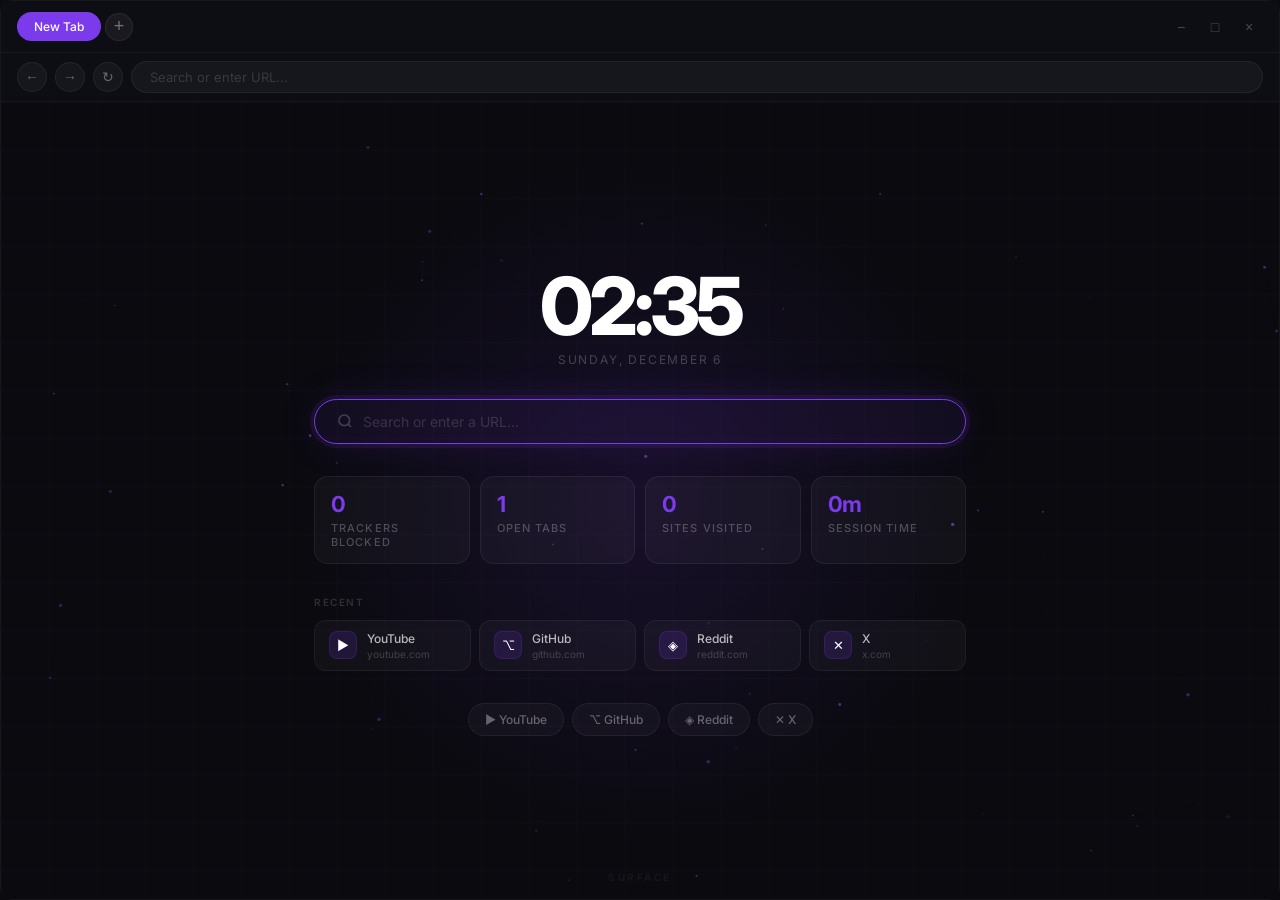
==== ui/index.html @ c0ec22f1 "test" ====
<!DOCTYPE html>
<html lang="en">
  <head>
    <meta charset="UTF-8" />
    <meta name="viewport" content="width=device-width, initial-scale=1.0" />
    <title>Surface</title>
    <link rel="stylesheet" href="style.css" />
  </head>
  <body>
    <div id="titlebar">
      <div id="tabs">
        <div class="tab active" data-id="1">
          <span class="tab-title">New Tab</span>
        </div>
        <button id="btn-newtab">+</button>
      </div>
      <div id="controls">
        <button id="btn-minimize">−</button>
        <button id="btn-maximize">□</button>
        <button id="btn-close">×</button>
      </div>
    </div>
    <div id="navbar">
      <button id="nav-back">←</button>
      <button id="nav-forward">→</button>
      <button id="nav-reload">↻</button>
      <input id="urlbar" type="text" placeholder="Search or enter URL..." />
    </div>
    <div id="content">
      <iframe id="homepage" src="home.html" frameborder="0"></iframe>
    </div>
    <script src="main.js"></script>
  </body>
</html>
---- ui/style.css ----
@import url('https://fonts.googleapis.com/css2?family=Inter:wght@300;400;500;600;700;800&display=swap');

* {
  margin: 0;
  padding: 0;
  box-sizing: border-box;
}

body {
  background: #0a0a0f;
  color: #fff;
  font-family: 'Inter', sans-serif;
  height: 100vh;
  overflow: hidden;
  display: flex;
  flex-direction: column;
  border-radius: 12px;
  border: 1px solid rgba(255,255,255,0.05);
}

/* TITLEBAR */
#titlebar {
  display: flex;
  align-items: center;
  height: 52px;
  padding: 0 16px;
  background: #0d0d14;
  border-bottom: 1px solid rgba(255,255,255,0.05);
  -webkit-app-region: drag;
  flex-shrink: 0;
  gap: 12px;
}

#tabs {
  display: flex;
  align-items: center;
  gap: 4px;
  flex: 1;
  -webkit-app-region: no-drag;
  overflow: hidden;
}

.tab {
  display: flex;
  align-items: center;
  gap: 8px;
  padding: 6px 16px;
  background: transparent;
  border: 1px solid transparent;
  border-radius: 999px;
  font-size: 12px;
  font-weight: 500;
  color: rgba(255,255,255,0.35);
  cursor: pointer;
  transition: all 0.15s;
  max-width: 180px;
  white-space: nowrap;
  overflow: hidden;
  text-overflow: ellipsis;
}

.tab.active {
  background: #7c3aed;
  color: #fff;
  border-color: transparent;
}

.tab:hover:not(.active) {
  background: rgba(255,255,255,0.05);
  color: rgba(255,255,255,0.6);
}

.tab-close {
  font-size: 13px;
  color: rgba(255,255,255,0.4);
  transition: color 0.15s;
  margin-left: 2px;
}

.tab.active .tab-close {
  color: rgba(255,255,255,0.6);
}

#btn-newtab {
  background: rgba(255,255,255,0.05);
  border: 1px solid rgba(255,255,255,0.07);
  border-radius: 999px;
  color: rgba(255,255,255,0.4);
  width: 28px;
  height: 28px;
  cursor: pointer;
  font-size: 18px;
  display: flex;
  align-items: center;
  justify-content: center;
  transition: all 0.15s;
  flex-shrink: 0;
  -webkit-app-region: no-drag;
}

#btn-newtab:hover {
  background: #7c3aed;
  border-color: transparent;
  color: #fff;
}

#controls {
  display: flex;
  gap: 6px;
  -webkit-app-region: no-drag;
}

#controls button {
  background: none;
  border: none;
  color: rgba(255,255,255,0.25);
  font-size: 14px;
  cursor: pointer;
  width: 28px;
  height: 28px;
  border-radius: 999px;
  display: flex;
  align-items: center;
  justify-content: center;
  transition: all 0.15s;
}

#controls button:hover {
  background: rgba(255,255,255,0.06);
  color: rgba(255,255,255,0.8);
}

#controls #btn-close:hover {
  background: rgba(220, 50, 50, 0.2);
  color: #ff6b6b;
}

/* NAVBAR */
#navbar {
  display: flex;
  align-items: center;
  gap: 8px;
  padding: 8px 16px;
  background: #0d0d14;
  border-bottom: 1px solid rgba(255,255,255,0.04);
  flex-shrink: 0;
}

#nav-back, #nav-forward, #nav-reload {
  background: rgba(255,255,255,0.04);
  border: 1px solid rgba(255,255,255,0.06);
  color: rgba(255,255,255,0.35);
  font-size: 14px;
  cursor: pointer;
  width: 30px;
  height: 30px;
  border-radius: 999px;
  display: flex;
  align-items: center;
  justify-content: center;
  transition: all 0.15s;
  flex-shrink: 0;
}

#nav-back:hover, #nav-forward:hover, #nav-reload:hover {
  background: #7c3aed;
  border-color: transparent;
  color: #fff;
}

#urlbar {
  flex: 1;
  background: rgba(255,255,255,0.04);
  border: 1px solid rgba(255,255,255,0.06);
  border-radius: 999px;
  padding: 7px 18px;
  color: #fff;
  font-size: 13px;
  font-family: 'Inter', sans-serif;
  outline: none;
  transition: all 0.15s;
}

#urlbar:focus {
  border-color: #7c3aed;
  background: rgba(124, 58, 237, 0.08);
  box-shadow: 0 0 0 3px rgba(124, 58, 237, 0.12);
}

#urlbar::placeholder {
  color: rgba(255,255,255,0.15);
}

/* CONTENT */
#content {
  flex: 1;
  background: #0a0a0f;
  position: relative;
  overflow: hidden;
}

#homepage {
  width: 100%;
  height: 100%;
  border: none;
}
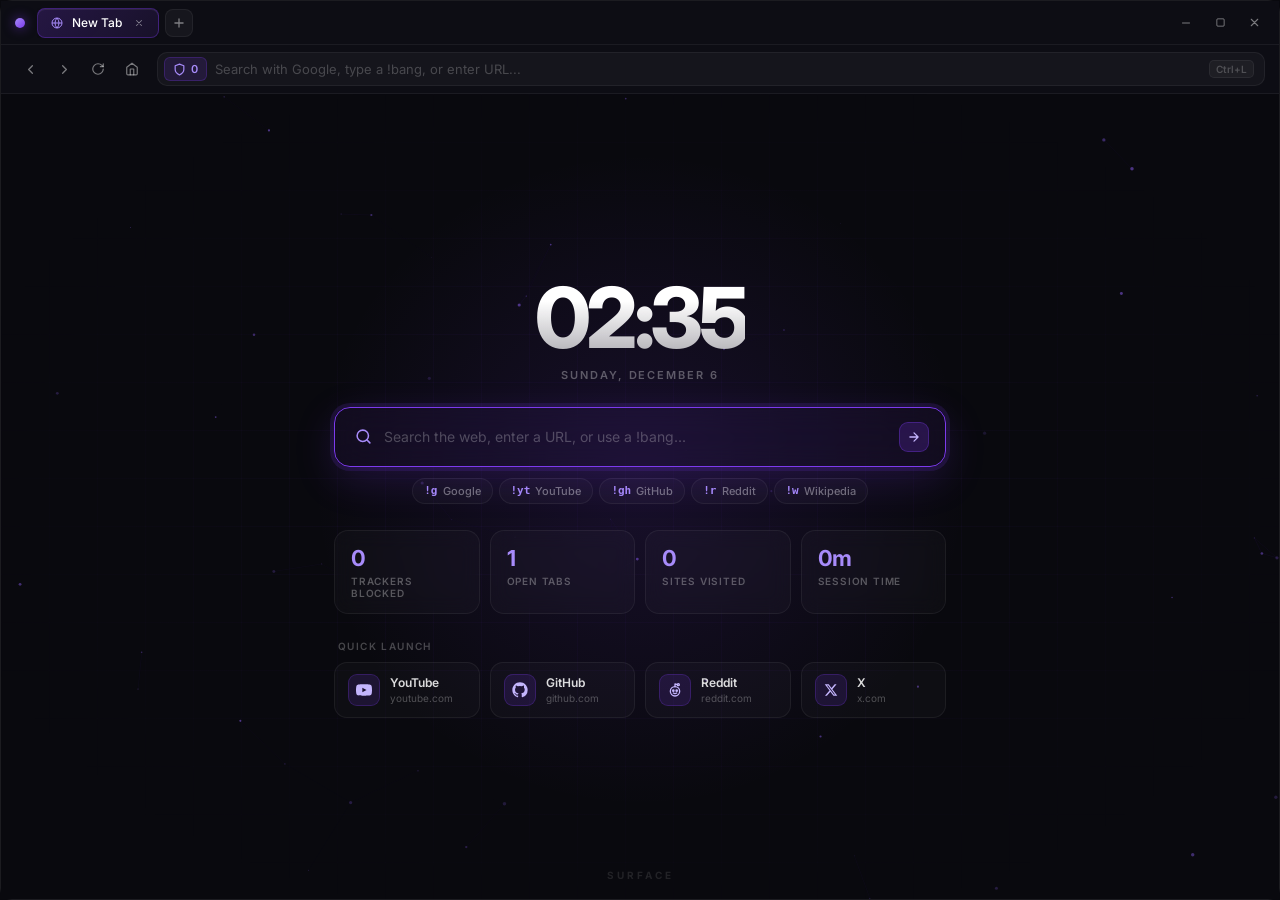
==== commit c9e1703c: "test" ====
--- a/ui/index.html
+++ b/ui/index.html
@@ -7,28 +7,92 @@
     <link rel="stylesheet" href="style.css" />
   </head>
   <body>
-    <div id="titlebar">
+    <!-- TITLEBAR -->
+    <div id="titlebar" data-tauri-drag-region>
+      <div class="app-brand" data-tauri-drag-region>
+        <div class="brand-dot"></div>
+      </div>
+
       <div id="tabs">
-        <div class="tab active" data-id="1">
-          <span class="tab-title">New Tab</span>
-        </div>
-        <button id="btn-newtab">+</button>
+        <!-- Tabs rendered by main.js -->
       </div>
+
+      <button id="btn-newtab" title="New Tab (Ctrl+T)">
+        <svg width="14" height="14" viewBox="0 0 24 24" fill="none" stroke="currentColor" stroke-width="2.2" stroke-linecap="round">
+          <path d="M12 5v14M5 12h14"/>
+        </svg>
+      </button>
+
+      <!-- Drag spacer so empty titlebar area is always draggable -->
+      <div class="titlebar-spacer" data-tauri-drag-region></div>
+
       <div id="controls">
-        <button id="btn-minimize">−</button>
-        <button id="btn-maximize">□</button>
-        <button id="btn-close">×</button>
+        <button id="btn-minimize" title="Minimize">
+          <svg width="12" height="12" viewBox="0 0 24 24" fill="none" stroke="currentColor" stroke-width="2" stroke-linecap="round">
+            <path d="M5 12h14"/>
+          </svg>
+        </button>
+        <button id="btn-maximize" title="Maximize">
+          <svg width="11" height="11" viewBox="0 0 24 24" fill="none" stroke="currentColor" stroke-width="2" stroke-linejoin="round">
+            <rect x="4" y="4" width="16" height="16" rx="2"/>
+          </svg>
+        </button>
+        <button id="btn-close" title="Close">
+          <svg width="13" height="13" viewBox="0 0 24 24" fill="none" stroke="currentColor" stroke-width="2" stroke-linecap="round">
+            <path d="M18 6 6 18M6 6l12 12"/>
+          </svg>
+        </button>
       </div>
     </div>
+
+    <!-- NAVBAR -->
     <div id="navbar">
-      <button id="nav-back">←</button>
-      <button id="nav-forward">→</button>
-      <button id="nav-reload">↻</button>
-      <input id="urlbar" type="text" placeholder="Search or enter URL..." />
+      <div class="nav-actions">
+        <button id="nav-back" title="Back">
+          <svg width="15" height="15" viewBox="0 0 24 24" fill="none" stroke="currentColor" stroke-width="2" stroke-linecap="round" stroke-linejoin="round">
+            <path d="m15 18-6-6 6-6"/>
+          </svg>
+        </button>
+        <button id="nav-forward" title="Forward">
+          <svg width="15" height="15" viewBox="0 0 24 24" fill="none" stroke="currentColor" stroke-width="2" stroke-linecap="round" stroke-linejoin="round">
+            <path d="m9 18 6-6-6-6"/>
+          </svg>
+        </button>
+        <button id="nav-reload" title="Reload (Ctrl+R)">
+          <svg width="14" height="14" viewBox="0 0 24 24" fill="none" stroke="currentColor" stroke-width="2" stroke-linecap="round" stroke-linejoin="round">
+            <path d="M21 12a9 9 0 1 1-9-9c2.52 0 4.93 1 6.74 2.74L21 8"/>
+            <path d="M21 3v5h-5"/>
+          </svg>
+        </button>
+        <button id="nav-home" title="Home">
+          <svg width="14" height="14" viewBox="0 0 24 24" fill="none" stroke="currentColor" stroke-width="2" stroke-linecap="round" stroke-linejoin="round">
+            <path d="m3 9 9-7 9 7v11a2 2 0 0 1-2 2H5a2 2 0 0 1-2-2z"/>
+            <polyline points="9 22 9 12 15 12 15 22"/>
+          </svg>
+        </button>
+      </div>
+
+      <div class="omnibox">
+        <div class="shield-pill" title="Surface Shield Active">
+          <svg width="13" height="13" viewBox="0 0 24 24" fill="none" stroke="currentColor" stroke-width="2.2" stroke-linecap="round" stroke-linejoin="round">
+            <path d="M12 22s8-4 8-10V5l-8-3-8 3v7c0 6 8 10 8 10z"/>
+          </svg>
+          <span id="shield-count">0</span>
+        </div>
+
+        <span id="bang-indicator" class="bang-pill hidden"></span>
+
+        <input id="urlbar" type="text" placeholder="Search with Google, type a !bang, or enter URL..." spellcheck="false" autocomplete="off" />
+
+        <kbd class="url-shortcut">Ctrl+L</kbd>
+      </div>
     </div>
+
+    <!-- CONTENT -->
     <div id="content">
       <iframe id="homepage" src="home.html" frameborder="0"></iframe>
     </div>
+
     <script src="main.js"></script>
   </body>
 </html>
--- a/ui/style.css
+++ b/ui/style.css
@@ -1,124 +1,194 @@
-@import url('https://fonts.googleapis.com/css2?family=Inter:wght@300;400;500;600;700;800&display=swap');
+@import url('https://fonts.googleapis.com/css2?family=Inter:wght@400;500;600;700&display=swap');
+
+:root {
+  --bg-base: #09090e;
+  --bg-chrome: #0d0d14;
+  --bg-elevated: rgba(255, 255, 255, 0.04);
+  --bg-hover: rgba(255, 255, 255, 0.07);
+  --accent: #7c3aed;
+  --accent-light: #a78bfa;
+  --accent-soft: rgba(124, 58, 237, 0.14);
+  --accent-border: rgba(124, 58, 237, 0.35);
+  --border-subtle: rgba(255, 255, 255, 0.06);
+  --text-main: #f4f4f6;
+  --text-muted: rgba(255, 255, 255, 0.45);
+  --text-dim: rgba(255, 255, 255, 0.22);
+}
 
 * {
   margin: 0;
   padding: 0;
   box-sizing: border-box;
+  user-select: none;
 }
 
 body {
-  background: #0a0a0f;
-  color: #fff;
-  font-family: 'Inter', sans-serif;
+  background: var(--bg-base);
+  color: var(--text-main);
+  font-family: 'Inter', -apple-system, BlinkMacSystemFont, sans-serif;
   height: 100vh;
   overflow: hidden;
   display: flex;
   flex-direction: column;
   border-radius: 12px;
-  border: 1px solid rgba(255,255,255,0.05);
+  border: 1px solid rgba(255, 255, 255, 0.08);
 }
 
 /* TITLEBAR */
 #titlebar {
   display: flex;
   align-items: center;
-  height: 52px;
-  padding: 0 16px;
-  background: #0d0d14;
-  border-bottom: 1px solid rgba(255,255,255,0.05);
-  -webkit-app-region: drag;
-  flex-shrink: 0;
-  gap: 12px;
+  height: 44px;
+  padding: 0 10px 0 14px;
+  background: var(--bg-chrome);
+  border-bottom: 1px solid var(--border-subtle);
+  flex-shrink: 0;
+  gap: 6px;
+}
+
+.app-brand {
+  display: flex;
+  align-items: center;
+  padding-right: 6px;
+}
+
+.brand-dot {
+  width: 10px;
+  height: 10px;
+  border-radius: 50%;
+  background: linear-gradient(135deg, #a78bfa, #7c3aed);
+  box-shadow: 0 0 12px rgba(124, 58, 237, 0.65);
+  pointer-events: none;
 }
 
 #tabs {
   display: flex;
   align-items: center;
-  gap: 4px;
-  flex: 1;
-  -webkit-app-region: no-drag;
-  overflow: hidden;
+  gap: 5px;
+  overflow-x: auto;
+  max-width: calc(100vw - 200px);
+  scrollbar-width: none;
+}
+
+#tabs::-webkit-scrollbar {
+  display: none;
 }
 
 .tab {
   display: flex;
   align-items: center;
   gap: 8px;
-  padding: 6px 16px;
-  background: transparent;
-  border: 1px solid transparent;
-  border-radius: 999px;
+  height: 30px;
+  padding: 0 10px 0 12px;
+  background: rgba(255, 255, 255, 0.025);
+  border: 1px solid var(--border-subtle);
+  border-radius: 8px;
   font-size: 12px;
   font-weight: 500;
-  color: rgba(255,255,255,0.35);
-  cursor: pointer;
-  transition: all 0.15s;
-  max-width: 180px;
+  color: var(--text-muted);
+  cursor: pointer;
+  transition: all 0.16s cubic-bezier(0.16, 1, 0.3, 1);
+  min-width: 120px;
+  max-width: 200px;
+  flex-shrink: 0;
+}
+
+.tab:hover:not(.active) {
+  background: var(--bg-hover);
+  color: rgba(255, 255, 255, 0.8);
+}
+
+.tab.active {
+  background: linear-gradient(135deg, rgba(124, 58, 237, 0.22), rgba(124, 58, 237, 0.1));
+  color: #fff;
+  border-color: var(--accent-border);
+  box-shadow: 0 2px 10px rgba(0, 0, 0, 0.25), inset 0 1px 0 rgba(255, 255, 255, 0.08);
+}
+
+.tab-favicon {
+  width: 14px;
+  height: 14px;
+  border-radius: 3px;
+  display: flex;
+  align-items: center;
+  justify-content: center;
+  flex-shrink: 0;
+  color: var(--accent-light);
+}
+
+.tab-title {
+  flex: 1;
   white-space: nowrap;
   overflow: hidden;
   text-overflow: ellipsis;
 }
 
-.tab.active {
-  background: #7c3aed;
-  color: #fff;
-  border-color: transparent;
-}
-
-.tab:hover:not(.active) {
-  background: rgba(255,255,255,0.05);
-  color: rgba(255,255,255,0.6);
-}
-
 .tab-close {
-  font-size: 13px;
-  color: rgba(255,255,255,0.4);
-  transition: color 0.15s;
-  margin-left: 2px;
-}
-
+  width: 18px;
+  height: 18px;
+  border-radius: 5px;
+  border: none;
+  background: transparent;
+  color: var(--text-muted);
+  display: flex;
+  align-items: center;
+  justify-content: center;
+  cursor: pointer;
+  opacity: 0;
+  transition: all 0.15s;
+}
+
+.tab:hover .tab-close,
 .tab.active .tab-close {
-  color: rgba(255,255,255,0.6);
+  opacity: 1;
+}
+
+.tab-close:hover {
+  background: rgba(239, 68, 68, 0.2);
+  color: #f87171;
 }
 
 #btn-newtab {
-  background: rgba(255,255,255,0.05);
-  border: 1px solid rgba(255,255,255,0.07);
-  border-radius: 999px;
-  color: rgba(255,255,255,0.4);
+  background: var(--bg-elevated);
+  border: 1px solid var(--border-subtle);
+  border-radius: 8px;
+  color: var(--text-muted);
   width: 28px;
   height: 28px;
   cursor: pointer;
-  font-size: 18px;
-  display: flex;
-  align-items: center;
-  justify-content: center;
-  transition: all 0.15s;
-  flex-shrink: 0;
-  -webkit-app-region: no-drag;
+  display: flex;
+  align-items: center;
+  justify-content: center;
+  transition: all 0.15s;
+  flex-shrink: 0;
 }
 
 #btn-newtab:hover {
-  background: #7c3aed;
+  background: var(--accent);
   border-color: transparent;
   color: #fff;
+  box-shadow: 0 0 14px rgba(124, 58, 237, 0.4);
+}
+
+.titlebar-spacer {
+  flex: 1;
+  height: 100%;
+  min-width: 30px;
 }
 
 #controls {
   display: flex;
-  gap: 6px;
-  -webkit-app-region: no-drag;
+  gap: 4px;
 }
 
 #controls button {
   background: none;
   border: none;
-  color: rgba(255,255,255,0.25);
-  font-size: 14px;
-  cursor: pointer;
-  width: 28px;
+  color: var(--text-muted);
+  cursor: pointer;
+  width: 30px;
   height: 28px;
-  border-radius: 999px;
+  border-radius: 7px;
   display: flex;
   align-items: center;
   justify-content: center;
@@ -126,75 +196,146 @@
 }
 
 #controls button:hover {
-  background: rgba(255,255,255,0.06);
-  color: rgba(255,255,255,0.8);
+  background: var(--bg-hover);
+  color: #fff;
 }
 
 #controls #btn-close:hover {
-  background: rgba(220, 50, 50, 0.2);
-  color: #ff6b6b;
+  background: #e11d48;
+  color: #fff;
 }
 
 /* NAVBAR */
 #navbar {
   display: flex;
   align-items: center;
-  gap: 8px;
-  padding: 8px 16px;
-  background: #0d0d14;
-  border-bottom: 1px solid rgba(255,255,255,0.04);
-  flex-shrink: 0;
-}
-
-#nav-back, #nav-forward, #nav-reload {
-  background: rgba(255,255,255,0.04);
-  border: 1px solid rgba(255,255,255,0.06);
-  color: rgba(255,255,255,0.35);
-  font-size: 14px;
+  gap: 10px;
+  padding: 7px 14px;
+  background: var(--bg-chrome);
+  border-bottom: 1px solid var(--border-subtle);
+  flex-shrink: 0;
+}
+
+.nav-actions {
+  display: flex;
+  align-items: center;
+  gap: 4px;
+}
+
+.nav-actions button {
+  background: transparent;
+  border: 1px solid transparent;
+  color: var(--text-muted);
   cursor: pointer;
   width: 30px;
   height: 30px;
-  border-radius: 999px;
-  display: flex;
-  align-items: center;
-  justify-content: center;
-  transition: all 0.15s;
-  flex-shrink: 0;
-}
-
-#nav-back:hover, #nav-forward:hover, #nav-reload:hover {
-  background: #7c3aed;
-  border-color: transparent;
-  color: #fff;
+  border-radius: 8px;
+  display: flex;
+  align-items: center;
+  justify-content: center;
+  transition: all 0.15s;
+  flex-shrink: 0;
+}
+
+.nav-actions button:hover {
+  background: var(--bg-hover);
+  border-color: var(--border-subtle);
+  color: #fff;
+}
+
+.nav-actions button:active {
+  transform: scale(0.94);
+}
+
+/* OMNIBOX */
+.omnibox {
+  flex: 1;
+  display: flex;
+  align-items: center;
+  gap: 8px;
+  background: rgba(255, 255, 255, 0.035);
+  border: 1px solid var(--border-subtle);
+  border-radius: 10px;
+  padding: 0 10px 0 6px;
+  height: 34px;
+  transition: all 0.18s ease;
+}
+
+.omnibox:focus-within {
+  border-color: var(--accent);
+  background: rgba(124, 58, 237, 0.06);
+  box-shadow: 0 0 0 3px rgba(124, 58, 237, 0.14);
+}
+
+.shield-pill {
+  display: flex;
+  align-items: center;
+  gap: 5px;
+  padding: 4px 8px;
+  border-radius: 6px;
+  background: rgba(124, 58, 237, 0.14);
+  border: 1px solid rgba(124, 58, 237, 0.25);
+  color: var(--accent-light);
+  font-size: 11px;
+  font-weight: 600;
+  cursor: pointer;
+  transition: all 0.15s;
+}
+
+.shield-pill:hover {
+  background: rgba(124, 58, 237, 0.25);
+}
+
+.bang-pill {
+  padding: 3px 8px;
+  border-radius: 6px;
+  background: var(--accent);
+  color: #fff;
+  font-size: 11px;
+  font-weight: 600;
+  letter-spacing: 0.02em;
+  flex-shrink: 0;
+}
+
+.bang-pill.hidden {
+  display: none;
 }
 
 #urlbar {
   flex: 1;
-  background: rgba(255,255,255,0.04);
-  border: 1px solid rgba(255,255,255,0.06);
-  border-radius: 999px;
-  padding: 7px 18px;
+  background: transparent;
+  border: none;
   color: #fff;
   font-size: 13px;
   font-family: 'Inter', sans-serif;
   outline: none;
-  transition: all 0.15s;
-}
-
-#urlbar:focus {
-  border-color: #7c3aed;
-  background: rgba(124, 58, 237, 0.08);
-  box-shadow: 0 0 0 3px rgba(124, 58, 237, 0.12);
+  user-select: text;
 }
 
 #urlbar::placeholder {
-  color: rgba(255,255,255,0.15);
+  color: var(--text-dim);
+}
+
+.url-shortcut {
+  font-family: 'Inter', sans-serif;
+  font-size: 10px;
+  font-weight: 600;
+  color: var(--text-dim);
+  background: rgba(255, 255, 255, 0.04);
+  border: 1px solid rgba(255, 255, 255, 0.06);
+  padding: 2px 6px;
+  border-radius: 5px;
+  pointer-events: none;
+}
+
+.omnibox:focus-within .url-shortcut {
+  opacity: 0;
 }
 
 /* CONTENT */
 #content {
   flex: 1;
-  background: #0a0a0f;
+  background: var(--bg-base);
   position: relative;
   overflow: hidden;
 }
